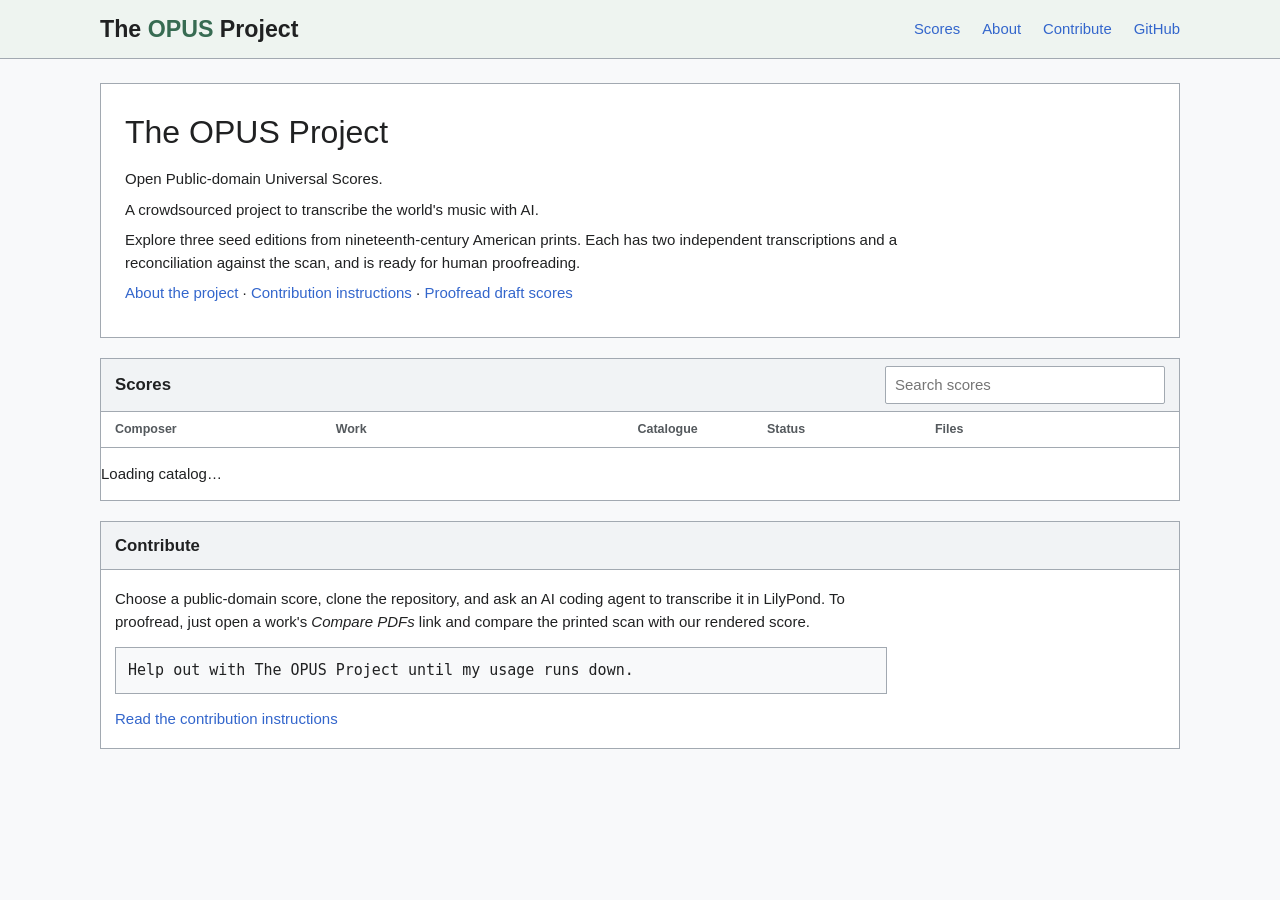
==== index.html @ 980a0db4 "Add three reconciled seed editions and launch proofreading catalog" ====
<!doctype html>
<html lang="en">
<head>
  <meta charset="utf-8">
  <meta name="viewport" content="width=device-width, initial-scale=1">
  <meta name="description" content="A crowdsourced project to transcribe the world's music with AI.">
  <link rel="icon" href="favicon.svg" type="image/svg+xml">
  <title>The OPUS Project — Open Public-domain Universal Scores</title>
  <link rel="stylesheet" href="styles.css?v=5">
</head>
<body>
  <header class="site-header">
    <div class="header-inner">
      <a class="wordmark" href="./">The <span>OPUS</span> Project</a>
      <nav aria-label="Primary navigation">
        <a href="#scores">Scores</a>
        <a href="about.html">About</a>
        <a href="contribute.html">Contribute</a>
        <a href="https://github.com/dhruv9saini/the-opus-project">GitHub</a>
      </nav>
    </div>
  </header>

  <main>
    <section class="intro" aria-labelledby="page-title">
      <h1 id="page-title">The OPUS Project</h1>
      <p>Open Public-domain Universal Scores.</p>
      <p>A crowdsourced project to transcribe the world's music with AI.</p>
      <p>Explore three seed editions from nineteenth-century American prints. Each has two independent transcriptions and a reconciliation against the scan, and is ready for human proofreading.</p>
      <p><a href="about.html">About the project</a> · <a href="contribute.html">Contribution instructions</a> · <a href="proofread.html">Proofread draft scores</a></p>
    </section>

    <section class="panel" id="scores" aria-labelledby="scores-title">
      <div class="panel-heading">
        <h2 id="scores-title">Scores</h2>
        <label class="search">
          <span class="visually-hidden">Search scores</span>
          <input type="search" data-search placeholder="Search scores">
        </label>
      </div>
      <div class="table-heading" aria-hidden="true">
        <span>Composer</span><span>Work</span><span>Catalogue</span><span>Status</span><span>Files</span>
      </div>
      <div class="catalog" data-catalog aria-live="polite"><p>Loading catalog…</p></div>
    </section>

    <section class="panel" id="contribute" aria-labelledby="contribute-title">
      <div class="panel-heading"><h2 id="contribute-title">Contribute</h2></div>
      <div class="panel-body">
        <p>Choose a public-domain score, clone the repository, and ask an AI coding agent to transcribe it in LilyPond. To proofread, just open a work's <em>Compare PDFs</em> link and compare the printed scan with our rendered score.</p>
        <div class="command"><code>Help out with The OPUS Project until my usage runs down.</code></div>
        <p><a href="contribute.html">Read the contribution instructions</a></p>
      </div>
    </section>
  </main>

  <script src="app.js?v=2" defer></script>
</body>
</html>
---- styles.css ----
:root {
  color-scheme: light dark;
  --page: #f8f9fa;
  --surface: #fff;
  --surface-alt: #f1f3f5;
  --header: #eef4f0;
  --text: #202122;
  --muted: #54595d;
  --border: #a2a9b1;
  --link: #36c;
  --link-hover: #2a4b8d;
  --accent: #376b52;
  --code: #f8f9fa;
  font-family: Arial, Helvetica, sans-serif;
}

@media (prefers-color-scheme: dark) {
  :root {
    --page: #101214;
    --surface: #181a1d;
    --surface-alt: #222529;
    --header: #18201c;
    --text: #eaecf0;
    --muted: #b0b6bc;
    --border: #54595d;
    --link: #7aa7e8;
    --link-hover: #a9c8f4;
    --accent: #79a98d;
    --code: #111315;
  }
}

* { box-sizing: border-box; }
body { margin: 0; background: var(--page); color: var(--text); font: 15px/1.5 Arial, Helvetica, sans-serif; }
a { color: var(--link); text-decoration: none; }
a:hover { color: var(--link-hover); text-decoration: underline; }

.site-header { border-bottom: 1px solid var(--border); background: var(--header); }
.header-inner, main { width: min(1080px, calc(100% - 32px)); margin-inline: auto; }
.header-inner { display: flex; align-items: center; justify-content: space-between; min-height: 58px; }
.wordmark { color: var(--text); font-size: 1.45rem; font-weight: 700; }
.wordmark:hover { color: var(--text); text-decoration: none; }
.wordmark span { color: var(--accent); }
nav { display: flex; gap: 22px; font-size: 0.93rem; }
nav [aria-current="page"] { color: var(--text); font-weight: 700; }
main { padding: 24px 0 48px; }

.intro, .panel { border: 1px solid var(--border); background: var(--surface); }
.intro { margin-bottom: 20px; padding: 24px; }
.intro h1 { margin: 0 0 12px; font-size: 2rem; font-weight: 500; }
.intro p { max-width: 780px; margin: 8px 0; }
.panel { margin-top: 20px; }

.panel-heading {
  display: flex;
  align-items: center;
  justify-content: space-between;
  gap: 20px;
  min-height: 48px;
  padding: 7px 14px;
  border-bottom: 1px solid var(--border);
  background: var(--surface-alt);
}

.panel-heading h2 { margin: 0; font-size: 1.05rem; }
.search input { width: min(280px, 52vw); padding: 7px 9px; border: 1px solid var(--border); border-radius: 2px; background: var(--surface); color: var(--text); font: inherit; }
.search input:focus { outline: 2px solid var(--link); outline-offset: 1px; }

.catalog-summary { margin: 0; padding: 10px 14px; border-bottom: 1px solid var(--border); color: var(--muted); font-size: 0.88rem; }
.table-heading, .score-row {
  display: grid;
  grid-template-columns: minmax(0, 1fr) minmax(0, 1.4fr) minmax(90px, 0.55fr) 150px 230px;
  gap: 18px;
  align-items: center;
}
.table-heading { padding: 8px 14px; border-bottom: 1px solid var(--border); color: var(--muted); font-size: 0.78rem; font-weight: 700; }
.score-row { padding: 13px 14px; border-bottom: 1px solid var(--border); }
.score-row:last-child { border-bottom: 0; }
.score-row:hover { background: var(--surface-alt); }
.score-row p { margin: 0; }
.score-row > * { min-width: 0; }
.composer, .catalog-meta { color: var(--muted); }
.catalog-meta { font-size: 0.88rem; }
.badge { width: max-content; padding: 2px 6px; border: 1px solid var(--border); background: var(--surface-alt); color: var(--muted); font-size: 0.72rem; white-space: nowrap; }
.score-links { display: flex; gap: 12px; white-space: nowrap; }
.empty { margin: 0; padding: 18px 14px; color: var(--muted); }
.panel-body { max-width: 800px; padding: 18px 14px; }
.panel-body p { margin: 0 0 12px; }
.panel-body p:last-child { margin-bottom: 0; }
.report-link { display: inline-block; padding: 8px 12px; border: 1px solid var(--link); }
.revision { overflow-wrap: anywhere; font: 0.8rem/1.5 monospace; color: var(--muted); }
.prose ol { margin: 0 0 12px; padding-left: 24px; }
.prose li + li { margin-top: 7px; }
.command { margin: 14px 0; padding: 11px 12px; border: 1px solid var(--border); background: var(--code); overflow-x: auto; }
.command code { white-space: nowrap; }

.comparison-page main { width: min(1600px, calc(100% - 32px)); }
.compare-grid { display: grid; grid-template-columns: repeat(2, minmax(0, 1fr)); gap: 16px; }
.compare-panel { min-width: 0; border: 1px solid var(--border); background: var(--surface); }
.compare-panel h2 { margin: 0; padding: 10px 14px; border-bottom: 1px solid var(--border); background: var(--surface-alt); font-size: 1.05rem; }
.compare-panel p { margin: 0; padding: 10px 14px; }
.pdf-frame { display: block; width: 100%; height: min(78vh, 1000px); min-height: 520px; border: 0; border-top: 1px solid var(--border); background: var(--surface); }
.compare-grid[hidden], .panel[hidden] { display: none; }

.visually-hidden {
  position: absolute;
  width: 1px;
  height: 1px;
  padding: 0;
  margin: -1px;
  overflow: hidden;
  clip: rect(0, 0, 0, 0);
  white-space: nowrap;
  border: 0;
}

@media (max-width: 720px) {
  .header-inner { align-items: flex-start; padding: 12px 0; }
  nav { flex-direction: column; gap: 2px; text-align: right; }
  .table-heading { display: none; }
  .score-row { grid-template-columns: minmax(0, 1fr); gap: 7px; }
  .composer, .work, .catalog-meta, .badge, .score-links { grid-column: 1; }
  .catalog-meta { overflow-wrap: anywhere; }
  .score-links { flex-wrap: wrap; white-space: normal; margin-top: 5px; }
  .compare-grid { grid-template-columns: 1fr; }
  .pdf-frame { height: 70vh; }
}
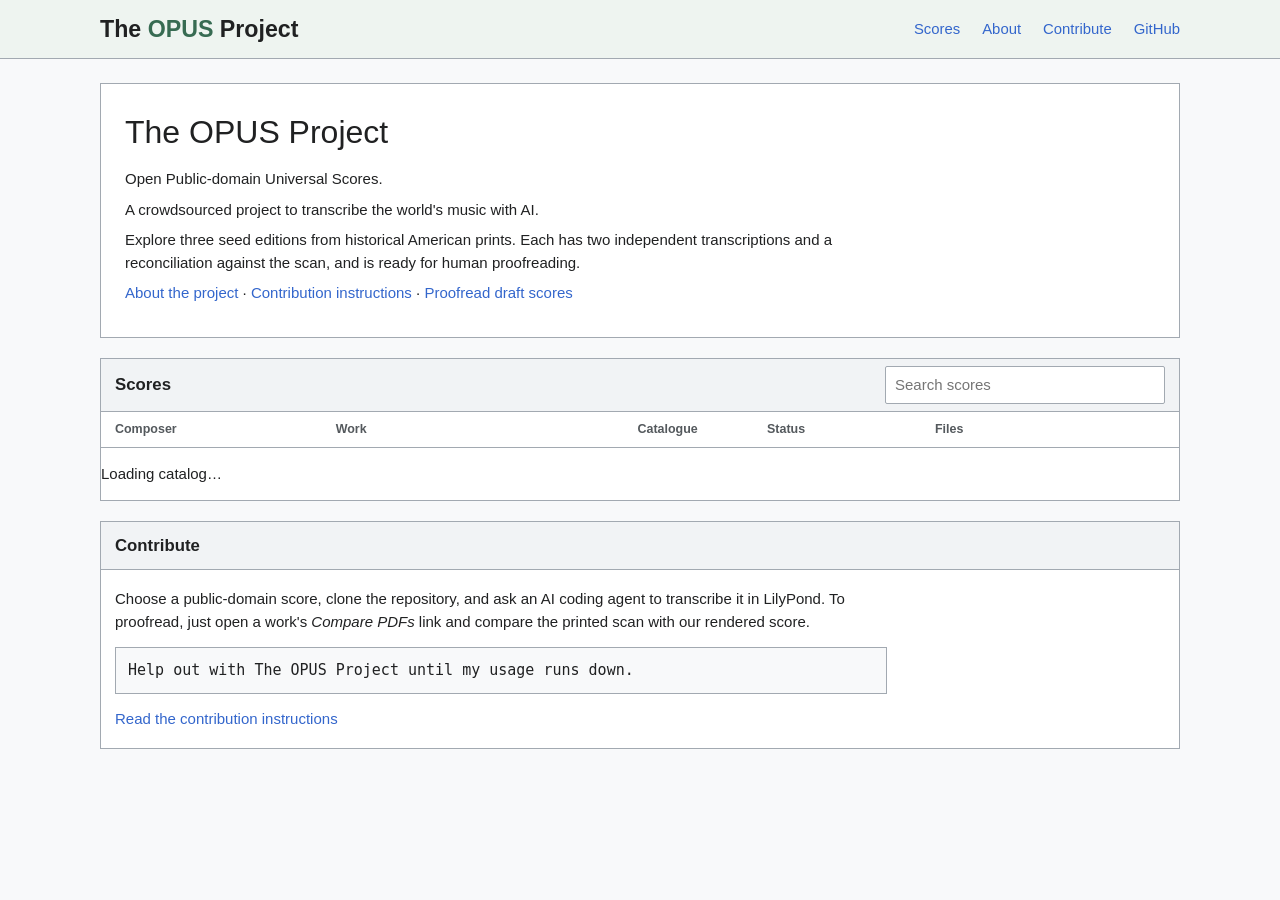
==== commit c73977cd: "Keep the seed introduction consistent with uncertain source dating" ====
--- a/index.html
+++ b/index.html
@@ -26,7 +26,7 @@
       <h1 id="page-title">The OPUS Project</h1>
       <p>Open Public-domain Universal Scores.</p>
       <p>A crowdsourced project to transcribe the world's music with AI.</p>
-      <p>Explore three seed editions from nineteenth-century American prints. Each has two independent transcriptions and a reconciliation against the scan, and is ready for human proofreading.</p>
+      <p>Explore three seed editions from historical American prints. Each has two independent transcriptions and a reconciliation against the scan, and is ready for human proofreading.</p>
       <p><a href="about.html">About the project</a> · <a href="contribute.html">Contribution instructions</a> · <a href="proofread.html">Proofread draft scores</a></p>
     </section>
 
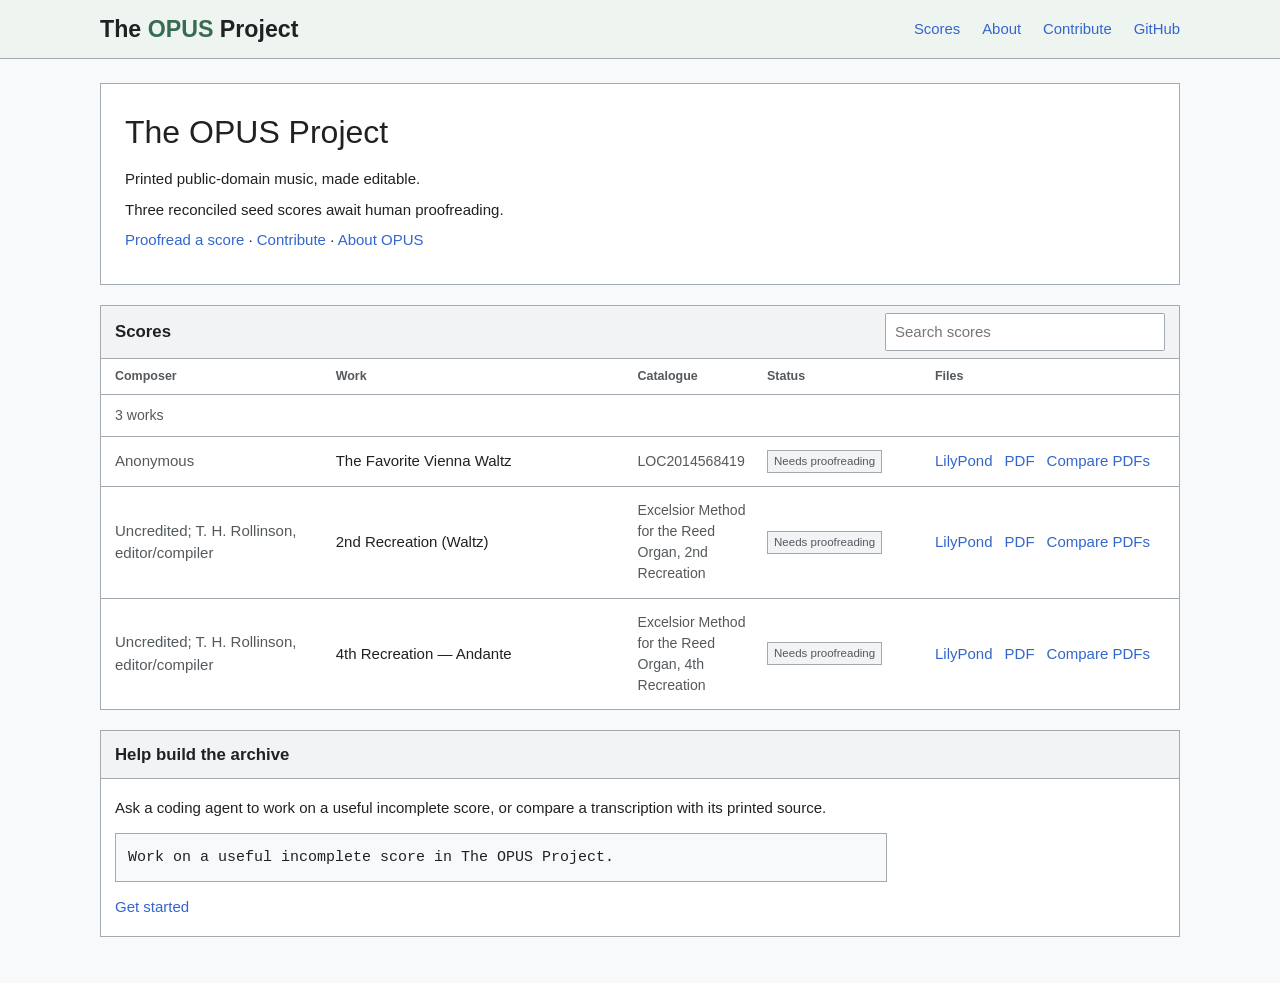
==== commit 3ffbecdf: "Shorten OPUS copy with Deft and require model configuration reports" ====
--- a/index.html
+++ b/index.html
@@ -3,10 +3,10 @@
 <head>
   <meta charset="utf-8">
   <meta name="viewport" content="width=device-width, initial-scale=1">
-  <meta name="description" content="A crowdsourced project to transcribe the world's music with AI.">
+  <meta name="description" content="Printed public-domain music, transcribed into editable LilyPond and checked by people.">
   <link rel="icon" href="favicon.svg" type="image/svg+xml">
   <title>The OPUS Project — Open Public-domain Universal Scores</title>
-  <link rel="stylesheet" href="styles.css?v=5">
+  <link rel="stylesheet" href="styles.css?v=6">
 </head>
 <body>
   <header class="site-header">
@@ -16,7 +16,7 @@
         <a href="#scores">Scores</a>
         <a href="about.html">About</a>
         <a href="contribute.html">Contribute</a>
-        <a href="https://github.com/dhruv9saini/the-opus-project">GitHub</a>
+        <a href="https://github.com/the-opus-project/the-opus-project.github.io">GitHub</a>
       </nav>
     </div>
   </header>
@@ -24,10 +24,9 @@
   <main>
     <section class="intro" aria-labelledby="page-title">
       <h1 id="page-title">The OPUS Project</h1>
-      <p>Open Public-domain Universal Scores.</p>
-      <p>A crowdsourced project to transcribe the world's music with AI.</p>
-      <p>Explore three seed editions from historical American prints. Each has two independent transcriptions and a reconciliation against the scan, and is ready for human proofreading.</p>
-      <p><a href="about.html">About the project</a> · <a href="contribute.html">Contribution instructions</a> · <a href="proofread.html">Proofread draft scores</a></p>
+      <p>Printed public-domain music, made editable.</p>
+      <p>Three reconciled seed scores await human proofreading.</p>
+      <p><a href="proofread.html">Proofread a score</a> · <a href="contribute.html">Contribute</a> · <a href="about.html">About OPUS</a></p>
     </section>
 
     <section class="panel" id="scores" aria-labelledby="scores-title">
@@ -45,15 +44,15 @@
     </section>
 
     <section class="panel" id="contribute" aria-labelledby="contribute-title">
-      <div class="panel-heading"><h2 id="contribute-title">Contribute</h2></div>
+      <div class="panel-heading"><h2 id="contribute-title">Help build the archive</h2></div>
       <div class="panel-body">
-        <p>Choose a public-domain score, clone the repository, and ask an AI coding agent to transcribe it in LilyPond. To proofread, just open a work's <em>Compare PDFs</em> link and compare the printed scan with our rendered score.</p>
-        <div class="command"><code>Help out with The OPUS Project until my usage runs down.</code></div>
-        <p><a href="contribute.html">Read the contribution instructions</a></p>
+        <p>Ask a coding agent to work on a useful incomplete score, or compare a transcription with its printed source.</p>
+        <div class="command"><code>Work on a useful incomplete score in The OPUS Project.</code></div>
+        <p><a href="contribute.html">Get started</a></p>
       </div>
     </section>
   </main>
 
-  <script src="app.js?v=2" defer></script>
+  <script src="app.js?v=3" defer></script>
 </body>
 </html>
--- a/styles.css
+++ b/styles.css
@@ -49,6 +49,7 @@
 .intro { margin-bottom: 20px; padding: 24px; }
 .intro h1 { margin: 0 0 12px; font-size: 2rem; font-weight: 500; }
 .intro p { max-width: 780px; margin: 8px 0; }
+.review-banner { margin: 0 0 20px; padding: 12px 14px; border: 1px solid var(--border); background: var(--surface-alt); }
 .panel { margin-top: 20px; }
 
 .panel-heading {
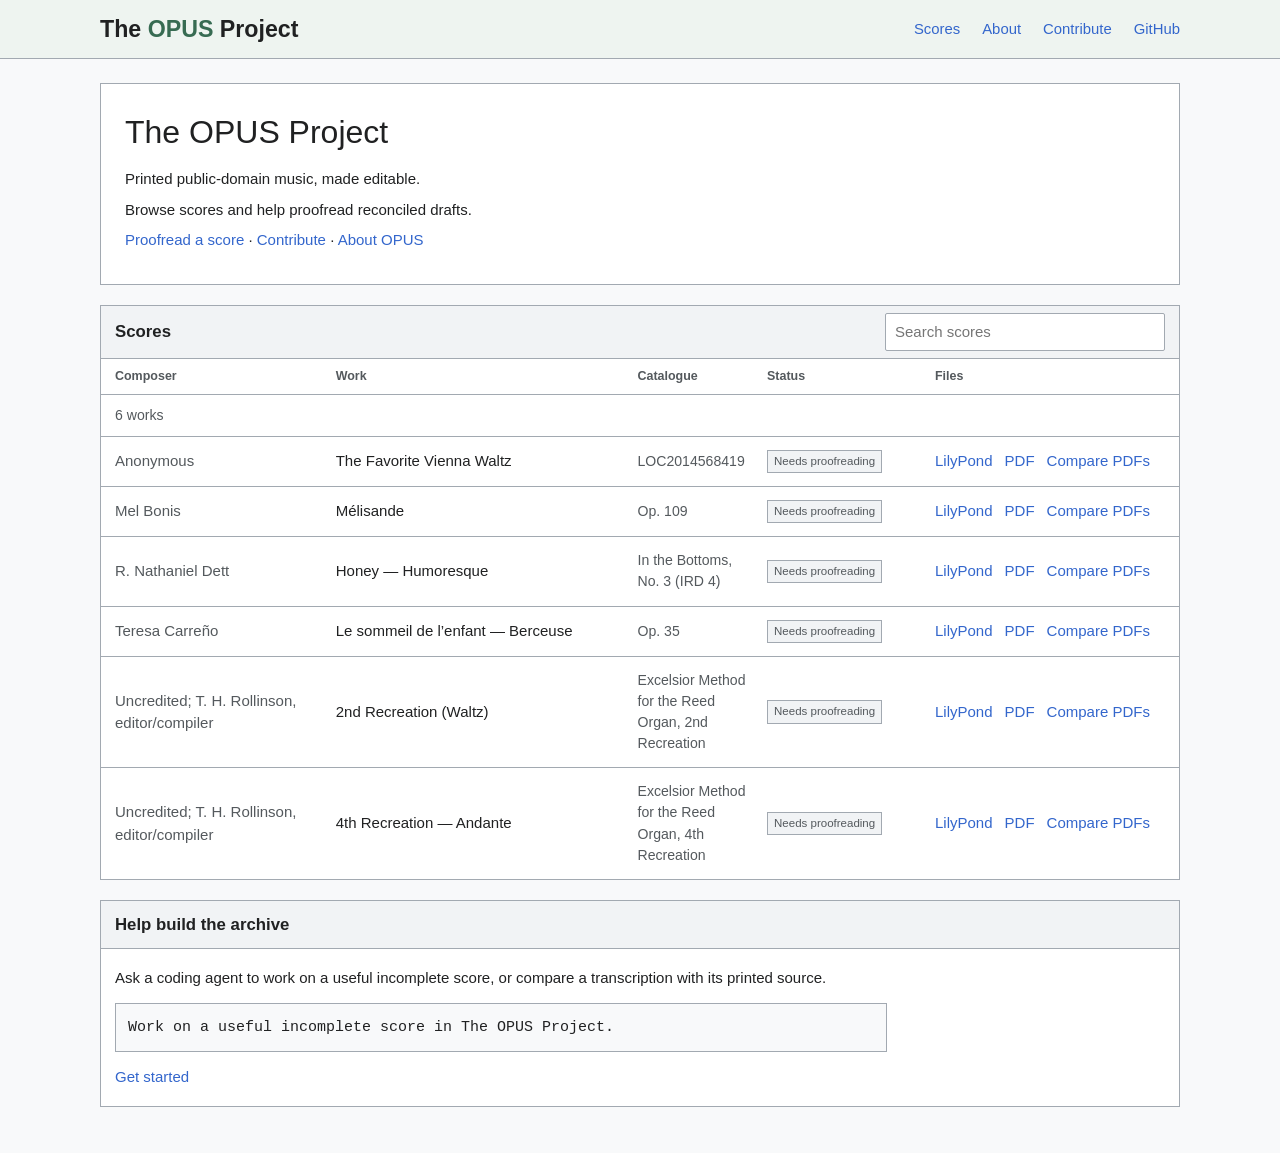
==== commit ab0b7d94: "Merge e93e26f36c2e9beb06425fcd599fdd8a84b4201e into 8be2a0c4dc171c3e11ee6bac33d14250ff0ac66c" ====
--- a/index.html
+++ b/index.html
@@ -25,7 +25,7 @@
     <section class="intro" aria-labelledby="page-title">
       <h1 id="page-title">The OPUS Project</h1>
       <p>Printed public-domain music, made editable.</p>
-      <p>Three reconciled seed scores await human proofreading.</p>
+      <p>Browse scores and help proofread reconciled drafts.</p>
       <p><a href="proofread.html">Proofread a score</a> · <a href="contribute.html">Contribute</a> · <a href="about.html">About OPUS</a></p>
     </section>
 
@@ -53,6 +53,6 @@
     </section>
   </main>
 
-  <script src="app.js?v=3" defer></script>
+  <script src="app.js?v=4" defer></script>
 </body>
 </html>
